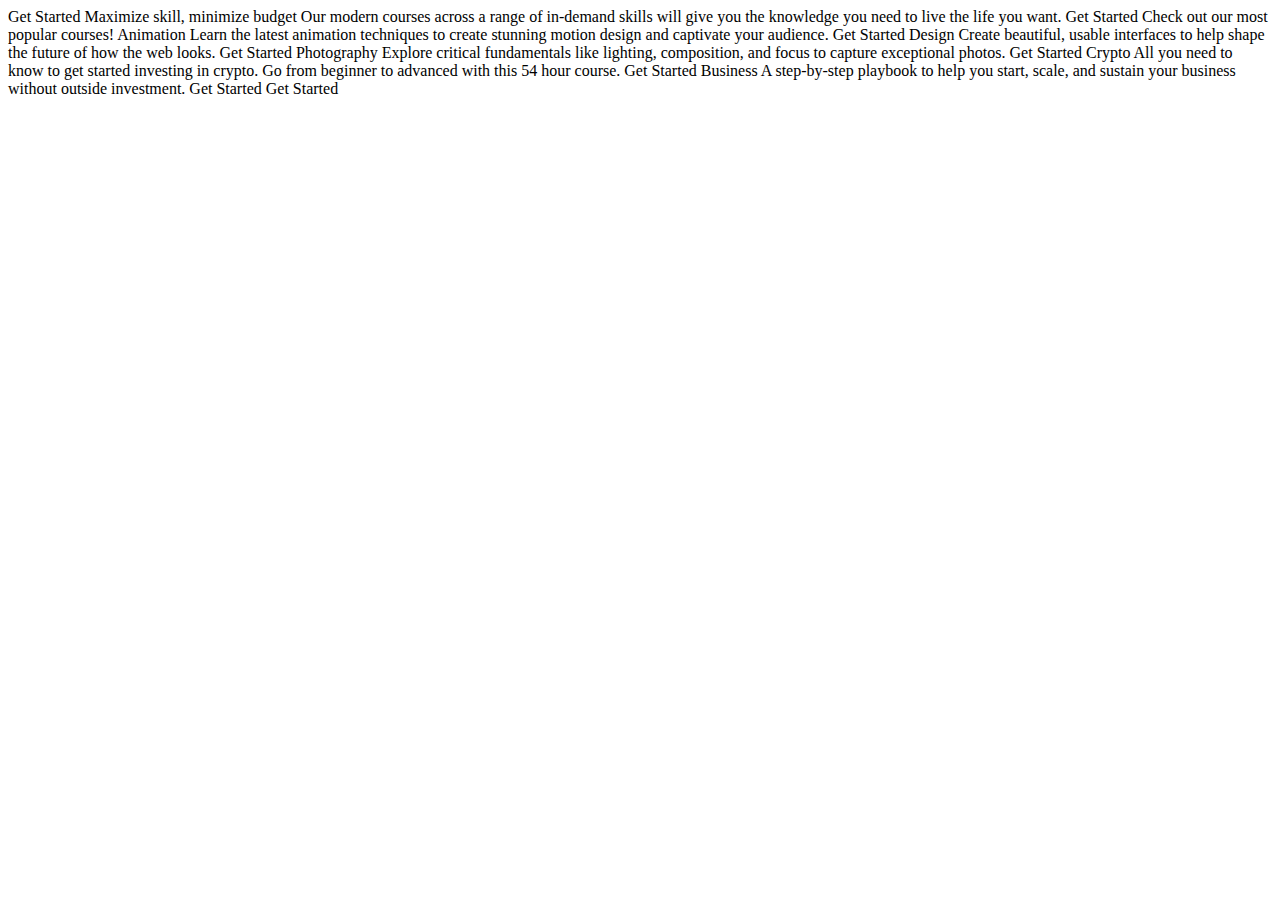
==== starter-code/index.html @ ac36a1a0 "first commit" ====
<!DOCTYPE html>
<html lang="en">
<head>
  <meta charset="UTF-8">
  <meta name="viewport" content="width=device-width, initial-scale=1.0">

  <link rel="icon" type="image/png" sizes="32x32" href="./assets/favicon-32x32.png">
  
  <title>Frontend Mentor | Skilled e-learning landing page</title>
</head>
<body>

  Get Started

  Maximize skill, minimize budget

  Our modern courses across a range of in-demand skills will give you the 
  knowledge you need to live the life you want.

  Get Started

  Check out our most popular courses!

  Animation
  Learn the latest animation techniques to create stunning motion 
  design and captivate your audience.
  Get Started

  Design
  Create beautiful, usable interfaces to help shape the future of 
  how the web looks.
  Get Started

  Photography
  Explore critical fundamentals like lighting, composition, and focus 
  to capture exceptional photos.
  Get Started

  Crypto
  All you need to know to get started investing in crypto. Go from beginner 
  to advanced with this 54 hour course.
  Get Started

  Business
  A step-by-step playbook to help you start, scale, and sustain your business 
  without outside investment.
  Get Started

  Get Started

</body>
</html>
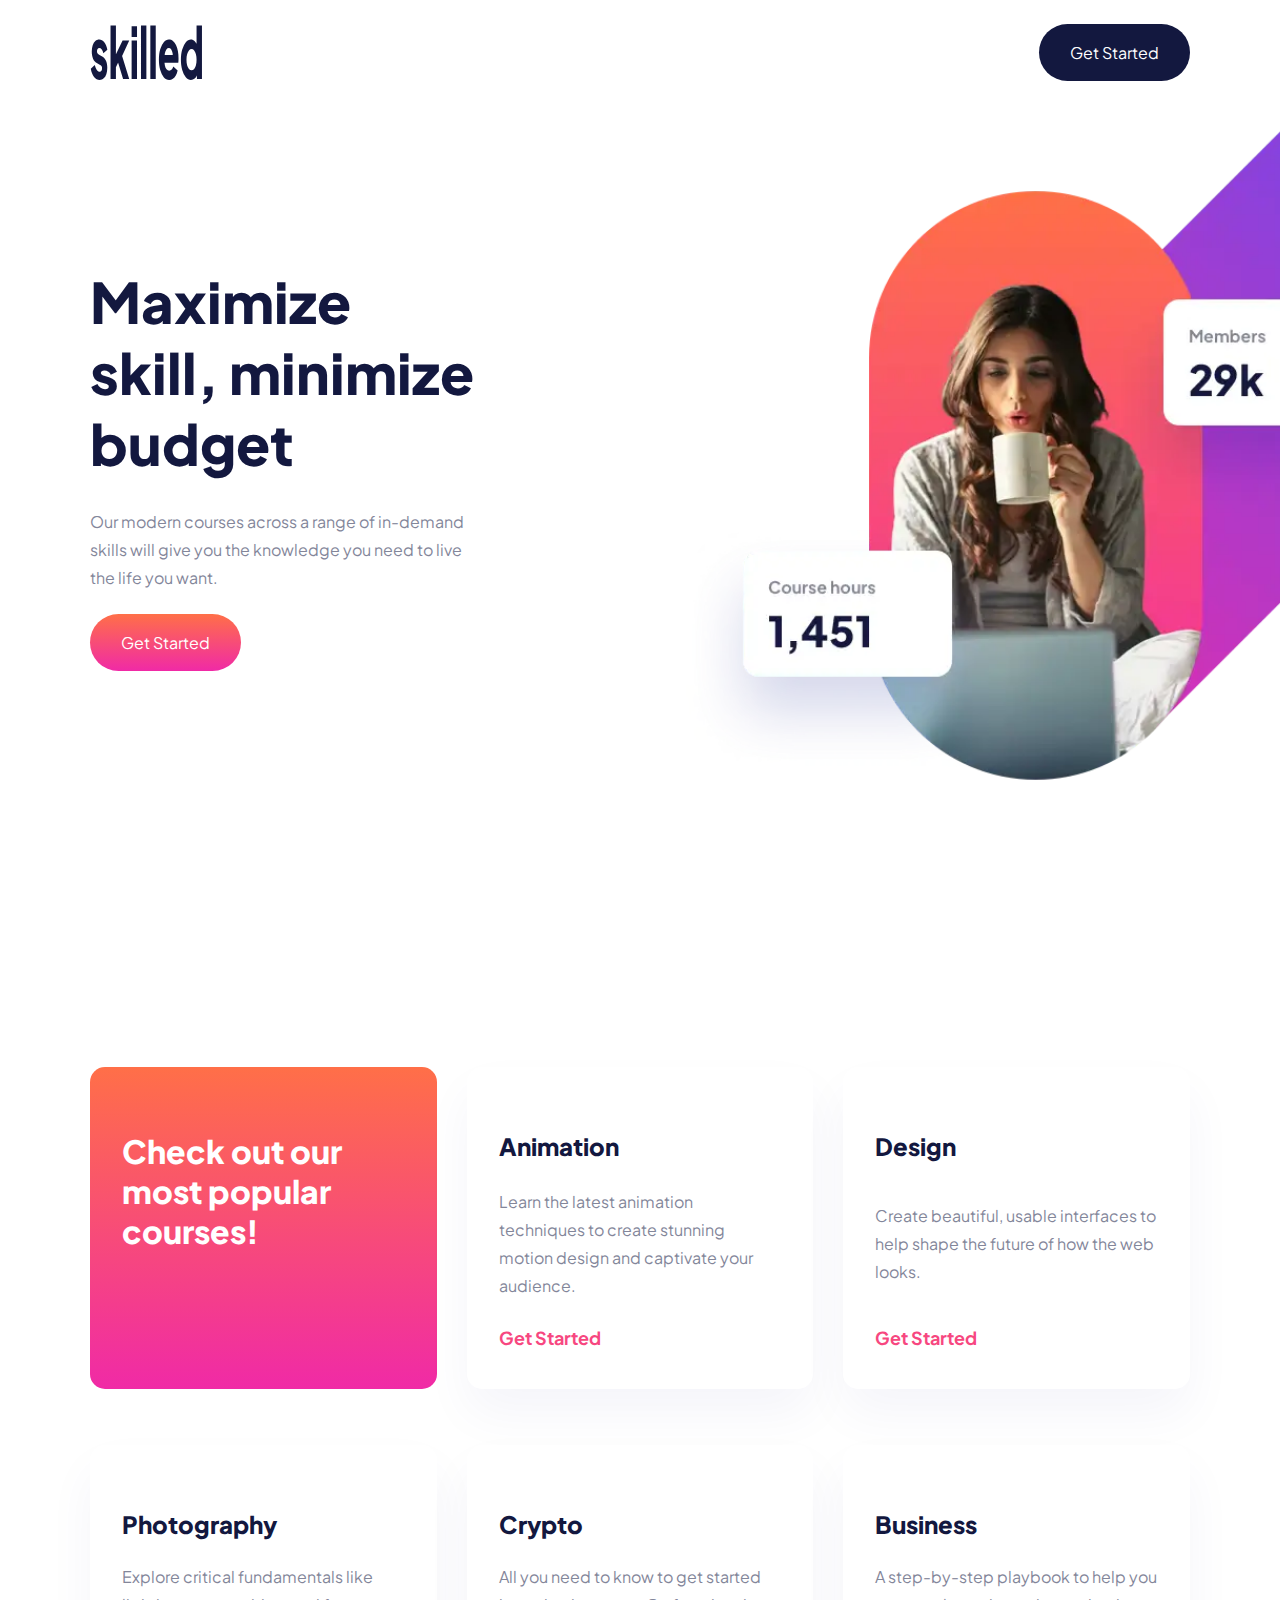
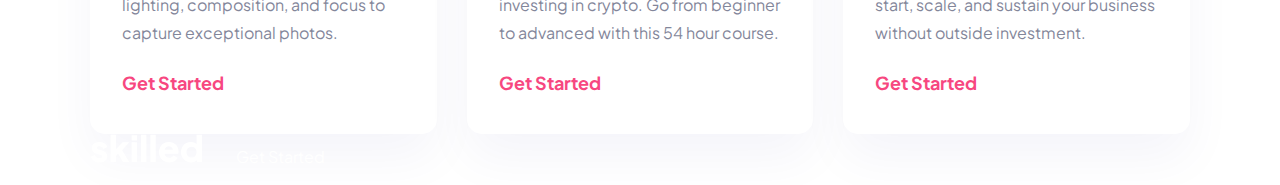
==== commit ee450949: "added header&main" ====
--- a/starter-code/index.html
+++ b/starter-code/index.html
@@ -1,52 +1,97 @@
 <!DOCTYPE html>
 <html lang="en">
-<head>
-  <meta charset="UTF-8">
-  <meta name="viewport" content="width=device-width, initial-scale=1.0">
+  <head>
+    <meta charset="UTF-8" />
+    <meta name="viewport" content="width=device-width, initial-scale=1.0" />
 
-  <link rel="icon" type="image/png" sizes="32x32" href="./assets/favicon-32x32.png">
-  
-  <title>Frontend Mentor | Skilled e-learning landing page</title>
-</head>
-<body>
+    <link
+      rel="icon"
+      type="image/png"
+      sizes="32x32"
+      href="./assets/favicon-32x32.png"
+    />
+    <link rel="stylesheet" href="/starter-code/css/style.css" />
 
-  Get Started
+    <title>Frontend Mentor | Skilled e-learning landing page</title>
+  </head>
+  <body>
+    <header>
+      <div class="container">
+        <nav class="nav__bar">
+          <img src="./assets/logo-dark.svg" alt="logo-dark" class="nav__logo" />
+          <a href="#" class="btn nav__btn">Get Started</a>
+        </nav>
+        <div class="hero">
+          <div class="hero__text">
+            <h1>Maximize skill, minimize budget</h1>
+            <p>
+              Our modern courses across a range of in-demand skills will give
+              you the knowledge you need to live the life you want.
+            </p>
+            <a href="#" class="btn hero__btn">Get Started</a>
+          </div>
+          <img
+            src="./assets/image-hero-desktop.webp"
+            alt="work and coffee"
+            class="hero__img"
+          />
+        </div>
+      </div>
+    </header>
 
-  Maximize skill, minimize budget
+    <main>
+      <div class="grid__container container">
+        <div class="card__sub">
+          <h2>Check out our most popular courses!</h2>
+        </div>
+        <div class="card">
+          <h3>Animation</h3>
+          <p>
+            Learn the latest animation techniques to create stunning motion
+            design and captivate your audience.
+          </p>
+          <a href="#">Get Started</a>
+        </div>
+        <div class="card">
+          <h3>Design</h3>
+          <p>
+            Create beautiful, usable interfaces to help shape the future of how
+            the web looks.
+          </p>
+          <a href="#">Get Started</a>
+        </div>
+        <div class="card">
+          <h3>Photography</h3>
+          <p>
+            Explore critical fundamentals like lighting, composition, and focus
+            to capture exceptional photos.
+          </p>
+          <a href="#">Get Started</a>
+        </div>
+        <div class="card">
+          <h3>Crypto</h3>
+          <p>
+            All you need to know to get started investing in crypto. Go from
+            beginner to advanced with this 54 hour course.
+          </p>
+          <a href="#">Get Started</a>
+        </div>
+        <div class="card">
+          <h3>Business</h3>
+          <p>
+            A step-by-step playbook to help you start, scale, and sustain your
+            business without outside investment.
+          </p>
+          <a href="#">Get Started</a>
+        </div>
+      </div>
+    </main>
 
-  Our modern courses across a range of in-demand skills will give you the 
-  knowledge you need to live the life you want.
-
-  Get Started
-
-  Check out our most popular courses!
-
-  Animation
-  Learn the latest animation techniques to create stunning motion 
-  design and captivate your audience.
-  Get Started
-
-  Design
-  Create beautiful, usable interfaces to help shape the future of 
-  how the web looks.
-  Get Started
-
-  Photography
-  Explore critical fundamentals like lighting, composition, and focus 
-  to capture exceptional photos.
-  Get Started
-
-  Crypto
-  All you need to know to get started investing in crypto. Go from beginner 
-  to advanced with this 54 hour course.
-  Get Started
-
-  Business
-  A step-by-step playbook to help you start, scale, and sustain your business 
-  without outside investment.
-  Get Started
-
-  Get Started
-
-</body>
-</html>+    <footer>
+      <div class="container">
+        <img src="./assets/logo-light.svg" alt="logo-dark" />
+        <a href="#" class="btn footer__btn">Get Started</a>
+      </div>
+    </footer>
+  </body>
+</html>
--- a/starter-code/css/style.css
+++ b/starter-code/css/style.css
@@ -0,0 +1,152 @@
+@import url("https://fonts.googleapis.com/css2?family=Plus+Jakarta+Sans:wght@500;700;800&display=swap");
+
+/* *****************************************VARIABLE */
+:root {
+  --primary: #ffffff;
+  --secondary: #13183f;
+  --neutral-1: #666ca3;
+  --neutral-2: #83869a;
+  --neutral-3: #f74780;
+  --neutral-4: #ffa7c3;
+  --gradient-1: linear-gradient(180deg, #ff6f48 0.04%, #f02aa6 100%);
+  --gradient-2: linear-gradient(180deg, #4851ff 0%, #f02aa6 99.92%);
+  --fs-400: 16px;
+  --fs-500: 18px;
+  --fs-600: 24px;
+  --fs-700: 32px;
+  --fs-800: 40px;
+  --fs-900: 56px;
+  --fw-500: 500;
+  --fw-700: 700;
+  --fw-800: 800;
+  --radius: 30px;
+}
+/* *****************************************RESET */
+* {
+  box-sizing: border-box;
+  margin: 0;
+  padding: 0;
+}
+/* *****************************************DESKTOP */
+body {
+  font-family: "Plus Jakarta Sans", sans-serif;
+  background-color: var(--primary);
+  overflow-x: hidden;
+  min-height: 100vh;
+}
+.container {
+  width: 1100px;
+  margin-inline: auto;
+}
+.nav__bar {
+  display: flex;
+  justify-content: space-between;
+  padding-top: 24px;
+  animation: slideright 1s ease-in-out;
+}
+@keyframes slideright {
+  from {
+    transform: translateX(-200px);
+    opacity: 0;
+  }
+  to {
+    transform: translateX(0);
+    opacity: 1;
+  }
+}
+.btn {
+  padding: 18px 31px;
+  border-radius: var(--radius);
+  color: var(--primary);
+  text-decoration: none;
+}
+.nav__btn {
+  background-color: var(--secondary);
+}
+.hero {
+  display: grid;
+  grid-template-columns: 1fr 1fr;
+  animation: slideleft 2s ease-in-out;
+}
+.hero__text {
+  padding: 185px 162px 0 0;
+}
+.hero__text h1 {
+  color: var(--secondary);
+  font-size: var(--fs-900);
+  font-weight: var(--fw-800);
+  line-height: 71px;
+  margin-bottom: 29px;
+}
+p {
+  color: var(--neutral-2);
+  font-size: var(--fs-500);
+  font-size: var(--fw-500);
+  line-height: 28px;
+}
+.hero__text p {
+  margin-bottom: 40px;
+}
+.hero__btn {
+  background: var(--gradient-1);
+  margin-bottom: 110px;
+}
+
+.hero__img {
+  position: relative;
+  top: -220px;
+  right: -46px;
+  width: 200%;
+}
+@keyframes slideleft {
+  from {
+    transform: translateX(200px);
+    opacity: 0;
+  }
+  to {
+    transform: translateX(0);
+    opacity: 1;
+  }
+}
+.grid__container {
+  display: grid;
+  grid-template-columns: repeat(3, 1fr);
+  gap: 56px 30px;
+}
+.card__sub {
+  background: var(--gradient-1);
+  color: var(--primary);
+  padding: 64px 32px 138px;
+  border-radius: 15px;
+}
+.card__sub h2 {
+  font-size: var(--fs-700);
+  font-weight: var(--fw-800);
+  line-height: 40px;
+}
+.card {
+  background-color: var(--primary);
+  box-shadow: 0px 25px 50px 0px #06168d0b;
+  padding: 64px 32px 40px;
+  border-radius: 15px;
+  display: flex;
+  flex-direction: column;
+  justify-content: space-between;
+}
+.card h3 {
+  color: var(--secondary);
+  font-size: var(--fs-600);
+  font-weight: var(--fw-800);
+}
+.card p {
+  margin-top: 24px;
+}
+.card a {
+  text-decoration: none;
+  color: var(--neutral-3);
+  font-size: var(--fs-500);
+  font-weight: var(--fw-700);
+  margin-top: 24px;
+}
+/* *****************************************TABLET */
+/* *****************************************MOBILE */
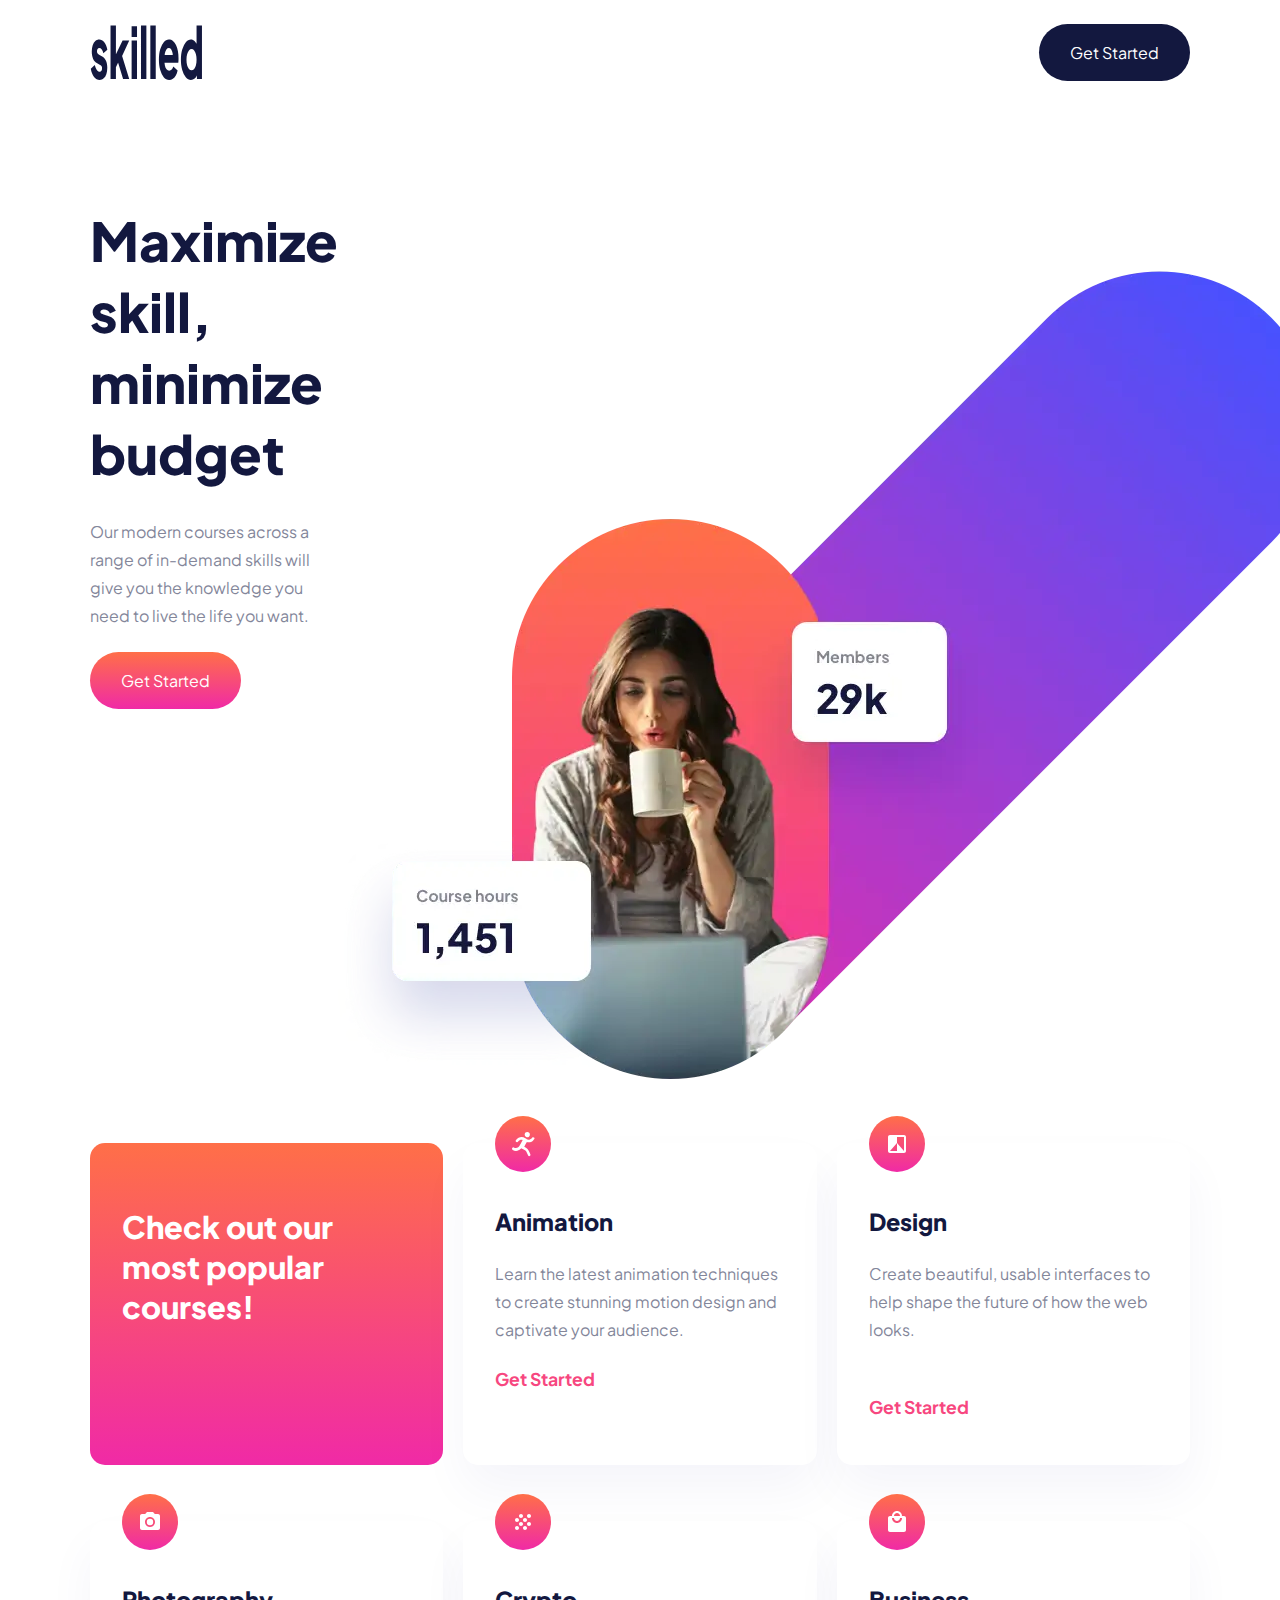
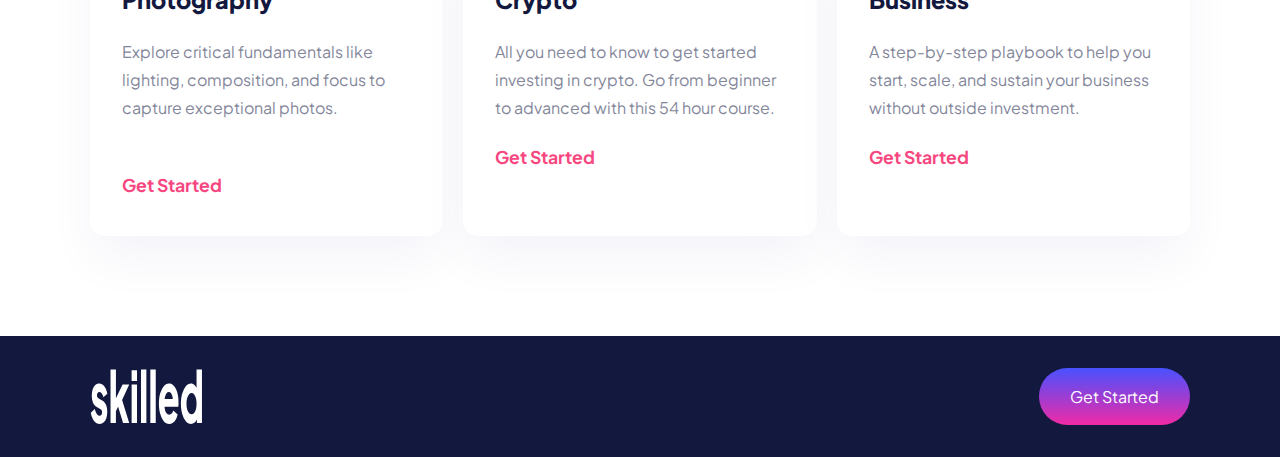
==== commit 36e61b26: "desktop" ====
--- a/starter-code/index.html
+++ b/starter-code/index.html
@@ -2,8 +2,11 @@
 <html lang="en">
   <head>
     <meta charset="UTF-8" />
-    <meta name="viewport" content="width=device-width, initial-scale=1.0" />
-
+    <meta http-equiv="X-UA-Compatible" content="IE=edge" />
+    <meta
+      name="viewport"
+      content="width=device-width, initial-scale=1.0, maximum-scale=1.0, minimum-scale=1.0, user-scalable=no"
+    />
     <link
       rel="icon"
       type="image/png"
@@ -11,7 +14,6 @@
       href="./assets/favicon-32x32.png"
     />
     <link rel="stylesheet" href="/starter-code/css/style.css" />
-
     <title>Frontend Mentor | Skilled e-learning landing page</title>
   </head>
   <body>
@@ -21,12 +23,16 @@
           <img src="./assets/logo-dark.svg" alt="logo-dark" class="nav__logo" />
           <a href="#" class="btn nav__btn">Get Started</a>
         </nav>
-        <div class="hero">
+      </div>
+    </header>
+    <main>
+      <div class="container">
+        <section class="hero__container">
           <div class="hero__text">
             <h1>Maximize skill, minimize budget</h1>
             <p>
-              Our modern courses across a range of in-demand skills will give
-              you the knowledge you need to live the life you want.
+              Our modern courses across a range of in-demand skills will give you
+              the knowledge you need to live the life you want.
             </p>
             <a href="#" class="btn hero__btn">Get Started</a>
           </div>
@@ -35,62 +41,68 @@
             alt="work and coffee"
             class="hero__img"
           />
-        </div>
       </div>
-    </header>
-
-    <main>
-      <div class="grid__container container">
-        <div class="card__sub">
-          <h2>Check out our most popular courses!</h2>
-        </div>
-        <div class="card">
-          <h3>Animation</h3>
-          <p>
-            Learn the latest animation techniques to create stunning motion
-            design and captivate your audience.
-          </p>
-          <a href="#">Get Started</a>
-        </div>
-        <div class="card">
-          <h3>Design</h3>
-          <p>
-            Create beautiful, usable interfaces to help shape the future of how
-            the web looks.
-          </p>
-          <a href="#">Get Started</a>
-        </div>
-        <div class="card">
-          <h3>Photography</h3>
-          <p>
-            Explore critical fundamentals like lighting, composition, and focus
-            to capture exceptional photos.
-          </p>
-          <a href="#">Get Started</a>
-        </div>
-        <div class="card">
-          <h3>Crypto</h3>
-          <p>
-            All you need to know to get started investing in crypto. Go from
-            beginner to advanced with this 54 hour course.
-          </p>
-          <a href="#">Get Started</a>
-        </div>
-        <div class="card">
-          <h3>Business</h3>
-          <p>
-            A step-by-step playbook to help you start, scale, and sustain your
-            business without outside investment.
-          </p>
-          <a href="#">Get Started</a>
-        </div>
+      </section>
+      <div class="container">
+        <section class="card__container">
+          <div class="card__sub">
+            <h2>Check out our most popular courses!</h2>
+          </div>
+          <div class="card">
+            <img src="./assets/icon-animation.svg" alt="icon" />
+            <h3>Animation</h3>
+            <p>
+              Learn the latest animation techniques to create stunning motion
+              design and captivate your audience.
+            </p>
+            <a href="#">Get Started</a>
+          </div>
+          <div class="card">
+            <img src="./assets/icon-design.svg" alt="icon" />
+            <h3>Design</h3>
+            <p>
+              Create beautiful, usable interfaces to help shape the future of how
+              the web looks.
+            </p>
+            <a href="#">Get Started</a>
+          </div>
+          <div class="card">
+            <img src="./assets/icon-photography.svg" alt="icon" />
+            <h3>Photography</h3>
+            <p>
+              Explore critical fundamentals like lighting, composition, and focus
+              to capture exceptional photos.
+            </p>
+            <a href="#">Get Started</a>
+          </div>
+          <div class="card">
+            <img src="./assets/icon-crypto.svg" alt="icon" />
+            <h3>Crypto</h3>
+            <p>
+              All you need to know to get started investing in crypto. Go from
+              beginner to advanced with this 54 hour course.
+            </p>
+            <a href="#">Get Started</a>
+          </div>
+          <div class="card">
+            <img src="./assets/icon-business.svg" alt="icon" />
+            <h3>Business</h3>
+            <p>
+              A step-by-step playbook to help you start, scale, and sustain your
+              business without outside investment.
+            </p>
+            <a href="#">Get Started</a>
+          </div>
+        </section>
       </div>
     </main>
 
     <footer>
       <div class="container">
-        <img src="./assets/logo-light.svg" alt="logo-dark" />
-        <a href="#" class="btn footer__btn">Get Started</a>
+        <div class="footer__flex">
+          <img src="./assets/logo-light.svg" alt="logo-dark" />
+          <a href="#" class="btn footer__btn">Get Started</a>
+        </div>
       </div>
     </footer>
   </body>
--- a/starter-code/css/style.css
+++ b/starter-code/css/style.css
@@ -10,12 +10,10 @@
   --neutral-4: #ffa7c3;
   --gradient-1: linear-gradient(180deg, #ff6f48 0.04%, #f02aa6 100%);
   --gradient-2: linear-gradient(180deg, #4851ff 0%, #f02aa6 99.92%);
-  --fs-400: 16px;
-  --fs-500: 18px;
-  --fs-600: 24px;
-  --fs-700: 32px;
-  --fs-800: 40px;
-  --fs-900: 56px;
+  --fs-500: clamp(1rem, calc(0.96rem + 0.18vw), 1.13rem);
+  --fs-600: clamp(1.25rem, calc(1.18rem + 0.36vw), 1.5rem);
+  --fs-700: clamp(1.5rem, calc(1.36rem + 0.71vw), 2rem);
+  --fs-900: clamp(2.5rem, calc(2.21rem + 1.43vw), 3.5rem);
   --fw-500: 500;
   --fw-700: 700;
   --fw-800: 800;
@@ -32,45 +30,39 @@
   font-family: "Plus Jakarta Sans", sans-serif;
   background-color: var(--primary);
   overflow-x: hidden;
-  min-height: 100vh;
 }
 .container {
-  width: 1100px;
+  width: min(90%, 1100px);
   margin-inline: auto;
+}
+/* *****************************************HEADER */
+header {
+  padding: 24px 0;
 }
 .nav__bar {
   display: flex;
   justify-content: space-between;
-  padding-top: 24px;
-  animation: slideright 1s ease-in-out;
 }
-@keyframes slideright {
-  from {
-    transform: translateX(-200px);
-    opacity: 0;
-  }
-  to {
-    transform: translateX(0);
-    opacity: 1;
-  }
-}
+
 .btn {
   padding: 18px 31px;
   border-radius: var(--radius);
   color: var(--primary);
   text-decoration: none;
+  transition: 0.2s ease-in-out;
+}
+.btn:hover {
+  opacity: 0.5;
 }
 .nav__btn {
   background-color: var(--secondary);
 }
-.hero {
-  display: grid;
-  grid-template-columns: 1fr 1fr;
-  animation: slideleft 2s ease-in-out;
+/* ***************************************** SECTION HERO */
+.hero__container {
+  display: flex;
+  padding: 100px 0 0;
 }
-.hero__text {
-  padding: 185px 162px 0 0;
-}
+
 .hero__text h1 {
   color: var(--secondary);
   font-size: var(--fs-900);
@@ -91,27 +83,16 @@
   background: var(--gradient-1);
   margin-bottom: 110px;
 }
+.hero__img {
+  width: 100%;
+}
 
-.hero__img {
-  position: relative;
-  top: -220px;
-  right: -46px;
-  width: 200%;
-}
-@keyframes slideleft {
-  from {
-    transform: translateX(200px);
-    opacity: 0;
-  }
-  to {
-    transform: translateX(0);
-    opacity: 1;
-  }
-}
-.grid__container {
+/* *****************************************SECTION CARD */
+.card__container {
   display: grid;
-  grid-template-columns: repeat(3, 1fr);
-  gap: 56px 30px;
+  grid-template-columns: repeat(auto-fit, minmax(330px, 1fr));
+  gap: 56px 20px;
+  padding-bottom: 100px;
 }
 .card__sub {
   background: var(--gradient-1);
@@ -129,24 +110,50 @@
   box-shadow: 0px 25px 50px 0px #06168d0b;
   padding: 64px 32px 40px;
   border-radius: 15px;
-  display: flex;
-  flex-direction: column;
-  justify-content: space-between;
+  position: relative;
 }
+.card img:first-child {
+  position: absolute;
+  top: -27px;
+}
+
 .card h3 {
   color: var(--secondary);
   font-size: var(--fs-600);
   font-weight: var(--fw-800);
+  margin-bottom: 24px;
 }
-.card p {
-  margin-top: 24px;
+.card__container .card:nth-child(2) > p,
+.card__container .card:nth-child(5) > p,
+.card__container .card:nth-child(6) > p {
+  margin-bottom: 24px;
 }
+.card__container .card:nth-child(3) > p,
+.card__container .card:nth-child(4) > p {
+  margin-bottom: 52px;
+}
+
 .card a {
   text-decoration: none;
   color: var(--neutral-3);
   font-size: var(--fs-500);
   font-weight: var(--fw-700);
-  margin-top: 24px;
+  transition: 0.2s ease-in-out;
 }
-/* *****************************************TABLET */
-/* *****************************************MOBILE */
+.card a:hover {
+  color: var(--neutral-4);
+}
+/* *****************************************FOOTER */
+footer {
+  background-color: var(--secondary);
+  padding-block: 32px;
+}
+.footer__flex {
+  display: flex;
+  justify-content: space-between;
+}
+.footer__btn {
+  background: var(--gradient-2);
+}
+
+/* *****************************************RESPONSIVE */
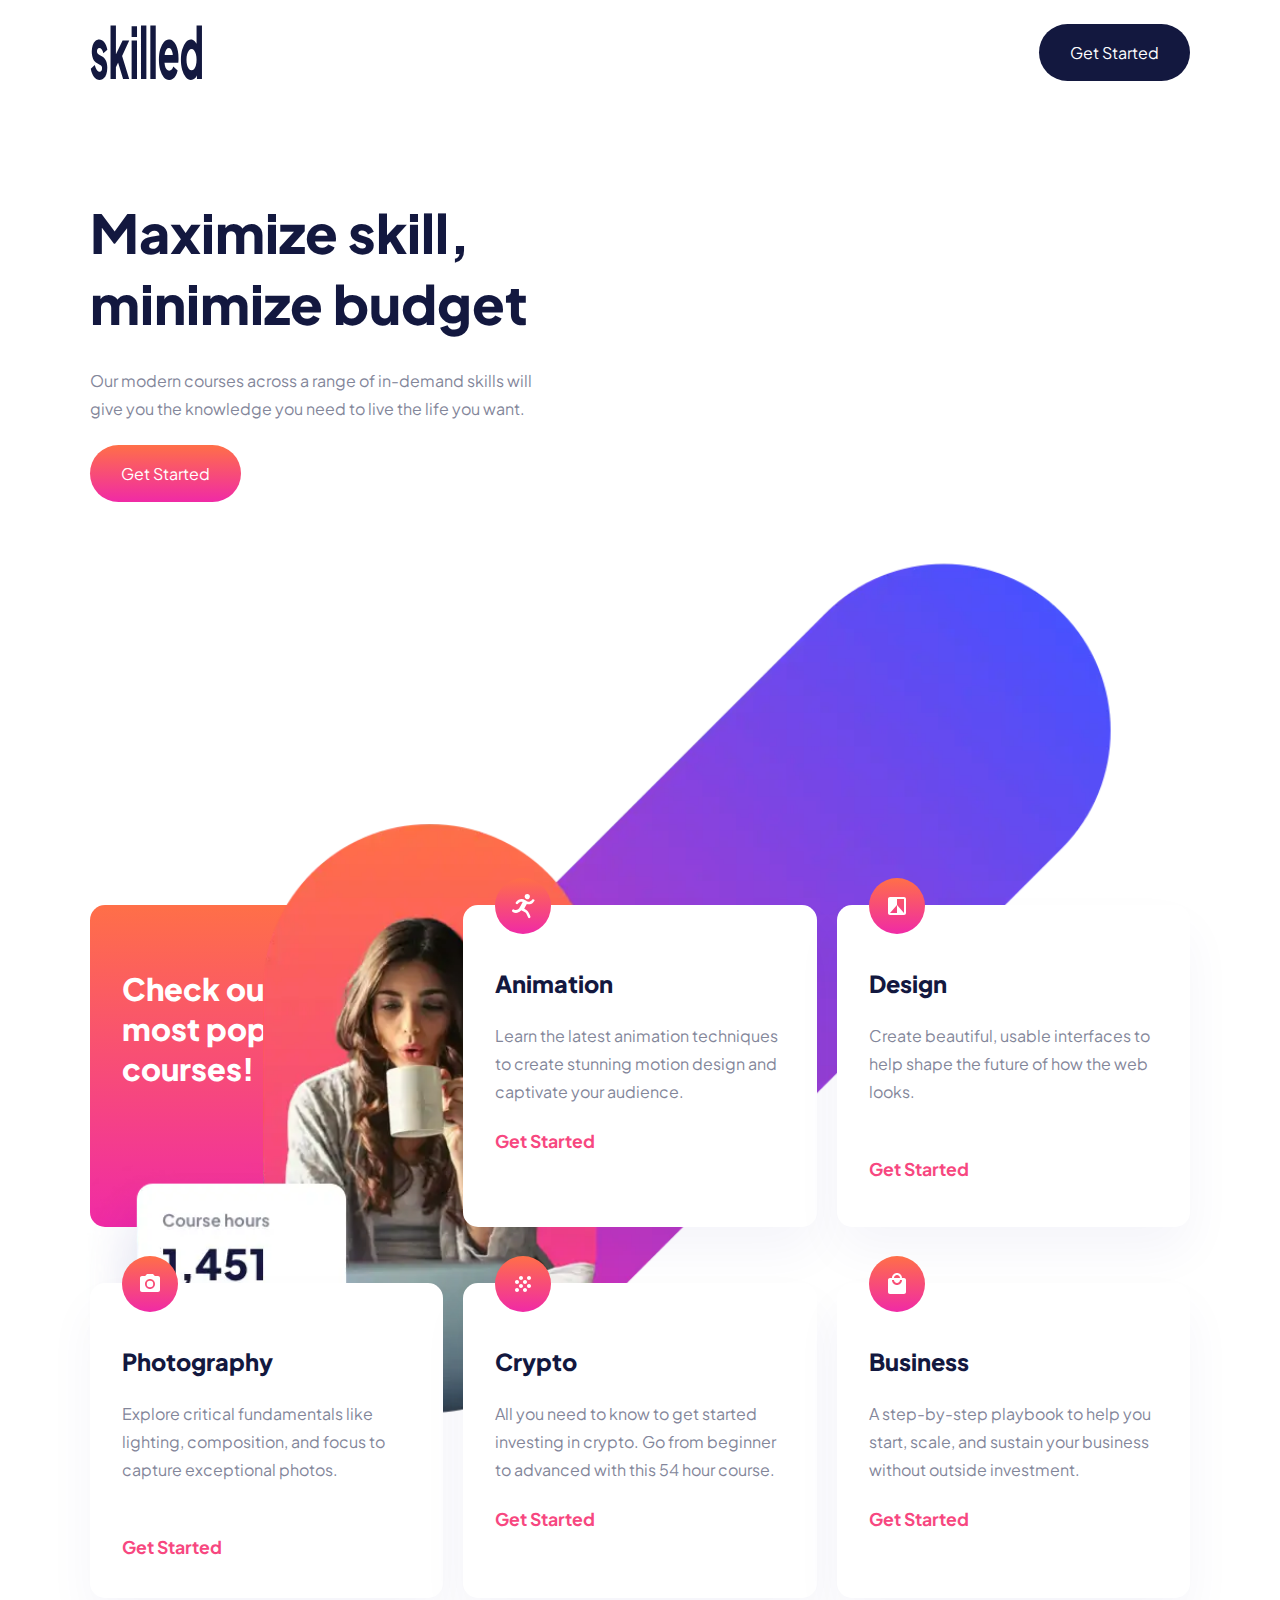
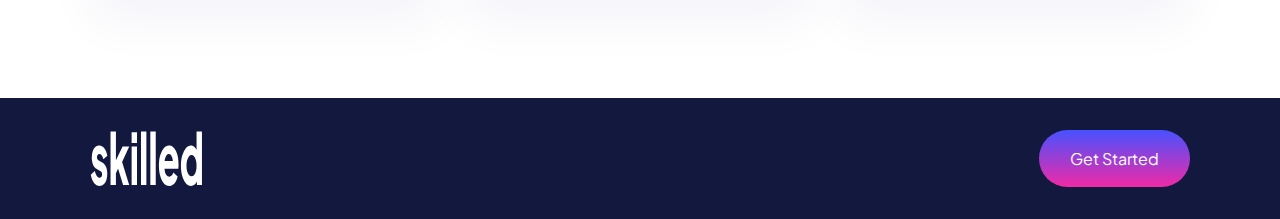
==== commit de24f19f: "img adapt" ====
--- a/starter-code/index.html
+++ b/starter-code/index.html
@@ -36,11 +36,9 @@
             </p>
             <a href="#" class="btn hero__btn">Get Started</a>
           </div>
-          <img
-            src="./assets/image-hero-desktop.webp"
-            alt="work and coffee"
-            class="hero__img"
-          />
+         <div>
+          <img src="./assets/image-hero-desktop.webp" alt="work and coffee" class="hero__img" srcset="./assets/image-hero-mobile.webp 435w, ./assets/image-hero-tablet.webp 768w, ./assets/image-hero-desktop.webp 1024w">
+        </div>
       </div>
       </section>
       <div class="container">
--- a/starter-code/css/style.css
+++ b/starter-code/css/style.css
@@ -59,16 +59,18 @@
 }
 /* ***************************************** SECTION HERO */
 .hero__container {
-  display: flex;
-  padding: 100px 0 0;
+  padding-top: clamp(2.81rem, calc(1.6rem + 5.16vw), 6.25rem);
+  height: 800px;
 }
-
+.hero__text {
+  width: 460px;
+}
 .hero__text h1 {
   color: var(--secondary);
   font-size: var(--fs-900);
   font-weight: var(--fw-800);
   line-height: 71px;
-  margin-bottom: 29px;
+  margin-bottom: clamp(1.56rem, calc(1.47rem + 0.38vw), 1.81rem);
 }
 p {
   color: var(--neutral-2);
@@ -83,7 +85,13 @@
   background: var(--gradient-1);
   margin-bottom: 110px;
 }
+.hero__container div:last-child {
+  position: relative;
+}
 .hero__img {
+  position: absolute;
+  top: 10px;
+  right: 10px;
   width: 100%;
 }
 
@@ -116,7 +124,6 @@
   position: absolute;
   top: -27px;
 }
-
 .card h3 {
   color: var(--secondary);
   font-size: var(--fs-600);
@@ -132,7 +139,6 @@
 .card__container .card:nth-child(4) > p {
   margin-bottom: 52px;
 }
-
 .card a {
   text-decoration: none;
   color: var(--neutral-3);
@@ -157,3 +163,5 @@
 }
 
 /* *****************************************RESPONSIVE */
+@media screen and (max-width: 1439px) {
+} ;
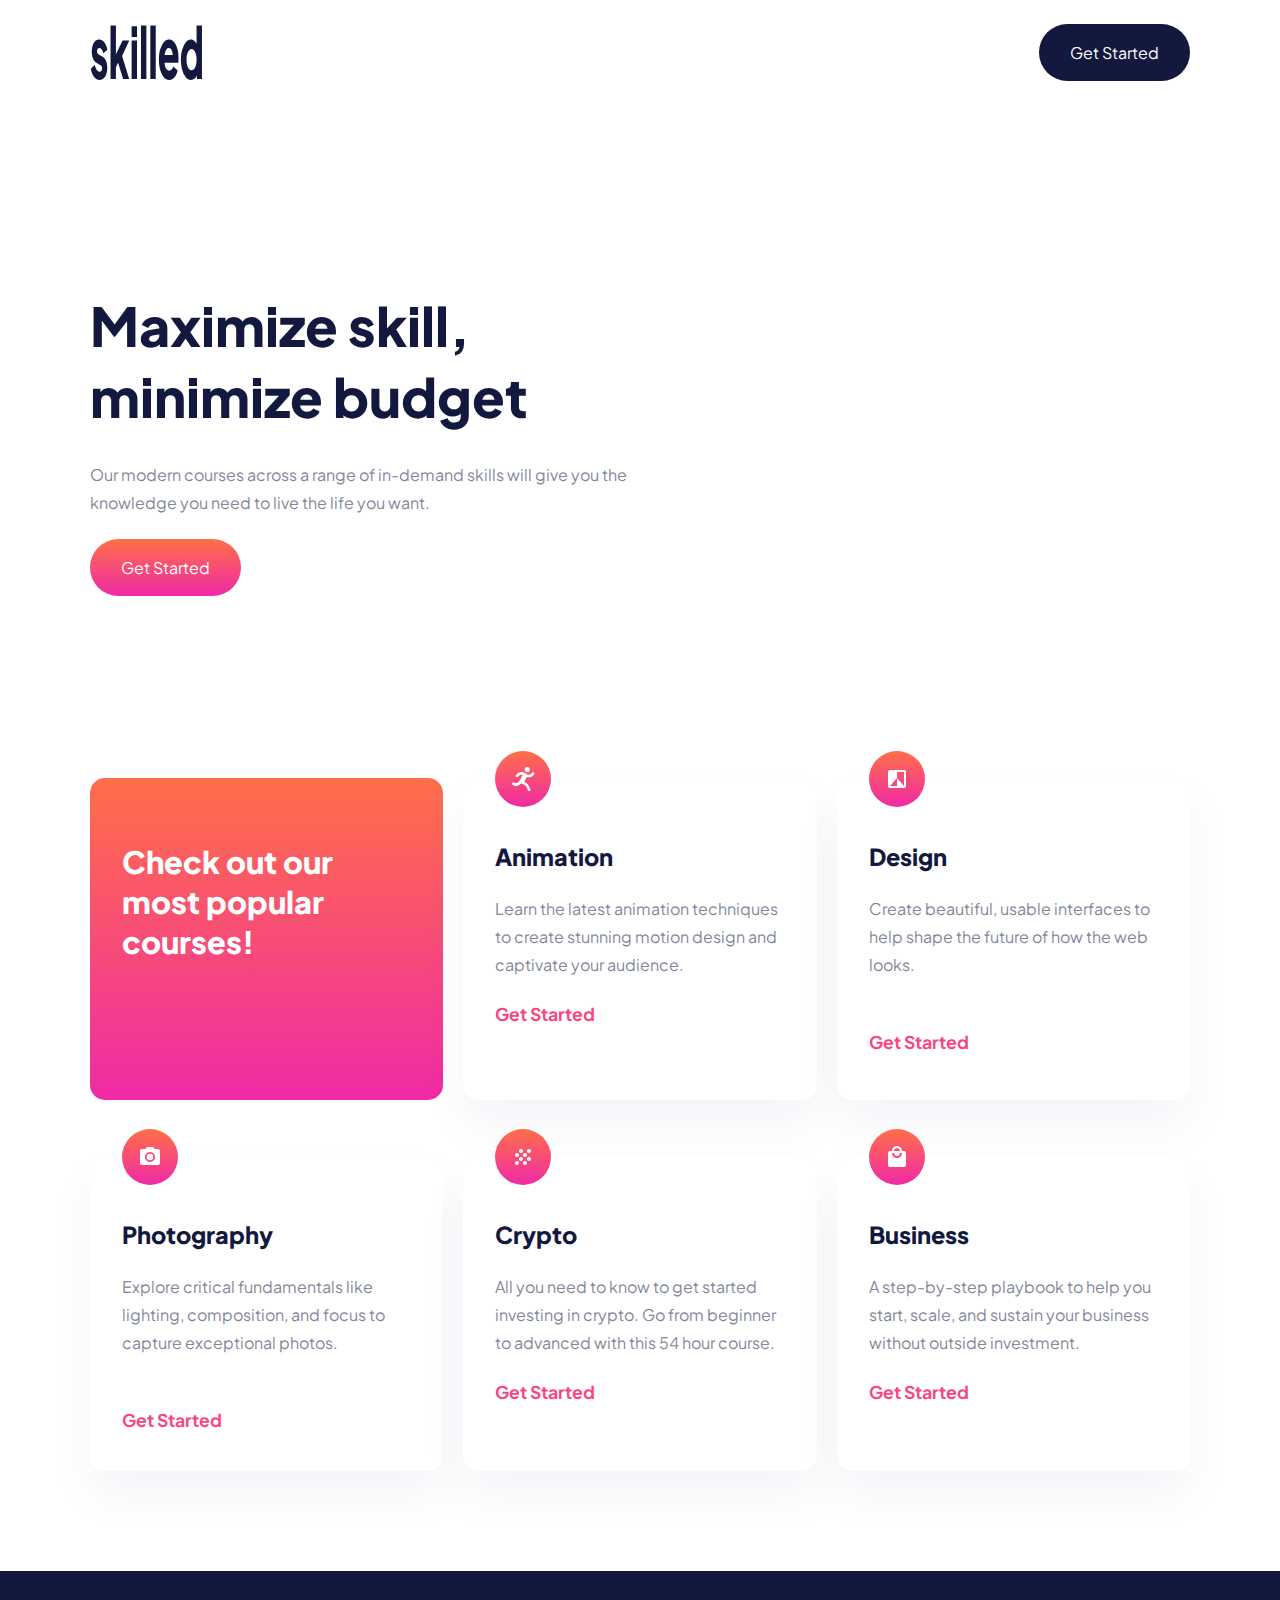
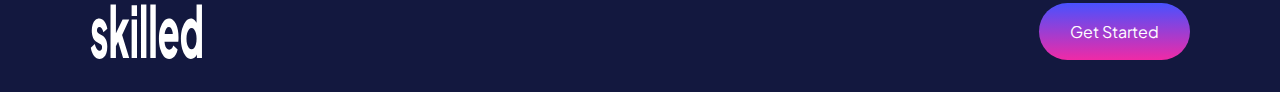
==== commit e0b15868: "img??" ====
--- a/starter-code/index.html
+++ b/starter-code/index.html
@@ -31,16 +31,14 @@
           <div class="hero__text">
             <h1>Maximize skill, minimize budget</h1>
             <p>
-              Our modern courses across a range of in-demand skills will give you
-              the knowledge you need to live the life you want.
+              Our modern courses across a range of in-demand skills will give
+              you the knowledge you need to live the life you want.
             </p>
             <a href="#" class="btn hero__btn">Get Started</a>
           </div>
-         <div>
-          <img src="./assets/image-hero-desktop.webp" alt="work and coffee" class="hero__img" srcset="./assets/image-hero-mobile.webp 435w, ./assets/image-hero-tablet.webp 768w, ./assets/image-hero-desktop.webp 1024w">
-        </div>
+          <!-- ?<div class="hero__img"></div> -->
+        </section>
       </div>
-      </section>
       <div class="container">
         <section class="card__container">
           <div class="card__sub">
@@ -59,8 +57,8 @@
             <img src="./assets/icon-design.svg" alt="icon" />
             <h3>Design</h3>
             <p>
-              Create beautiful, usable interfaces to help shape the future of how
-              the web looks.
+              Create beautiful, usable interfaces to help shape the future of
+              how the web looks.
             </p>
             <a href="#">Get Started</a>
           </div>
@@ -68,8 +66,8 @@
             <img src="./assets/icon-photography.svg" alt="icon" />
             <h3>Photography</h3>
             <p>
-              Explore critical fundamentals like lighting, composition, and focus
-              to capture exceptional photos.
+              Explore critical fundamentals like lighting, composition, and
+              focus to capture exceptional photos.
             </p>
             <a href="#">Get Started</a>
           </div>
--- a/starter-code/css/style.css
+++ b/starter-code/css/style.css
@@ -29,7 +29,6 @@
 body {
   font-family: "Plus Jakarta Sans", sans-serif;
   background-color: var(--primary);
-  overflow-x: hidden;
 }
 .container {
   width: min(90%, 1100px);
@@ -59,18 +58,16 @@
 }
 /* ***************************************** SECTION HERO */
 .hero__container {
-  padding-top: clamp(2.81rem, calc(1.6rem + 5.16vw), 6.25rem);
-  height: 800px;
-}
-.hero__text {
-  width: 460px;
+  padding: 185px 0 200px;
+  display: grid;
+  grid-template-columns: repeat(2, 1fr);
 }
 .hero__text h1 {
   color: var(--secondary);
   font-size: var(--fs-900);
   font-weight: var(--fw-800);
   line-height: 71px;
-  margin-bottom: clamp(1.56rem, calc(1.47rem + 0.38vw), 1.81rem);
+  padding-bottom: 29px;
 }
 p {
   color: var(--neutral-2);
@@ -79,20 +76,10 @@
   line-height: 28px;
 }
 .hero__text p {
-  margin-bottom: 40px;
+  padding-bottom: 40px;
 }
 .hero__btn {
   background: var(--gradient-1);
-  margin-bottom: 110px;
-}
-.hero__container div:last-child {
-  position: relative;
-}
-.hero__img {
-  position: absolute;
-  top: 10px;
-  right: 10px;
-  width: 100%;
 }
 
 /* *****************************************SECTION CARD */
@@ -163,5 +150,26 @@
 }
 
 /* *****************************************RESPONSIVE */
-@media screen and (max-width: 1439px) {
+@media screen and (max-width: 689px) {
+  .hero__text h1 {
+    line-height: 50px;
+    padding-bottom: 25px;
+  }
+
+  .hero__text p {
+    padding-bottom: 39px;
+  }
+}
+@media screen and (max-width: 375px) {
+  .hero__container {
+    grid-template-columns: 1fr;
+    text-align: center;
+  }
+  .hero__text h1 {
+    line-height: 50px;
+    padding-bottom: 25px;
+  }
+  .hero__text p {
+    padding-bottom: 39px;
+  }
 } ;
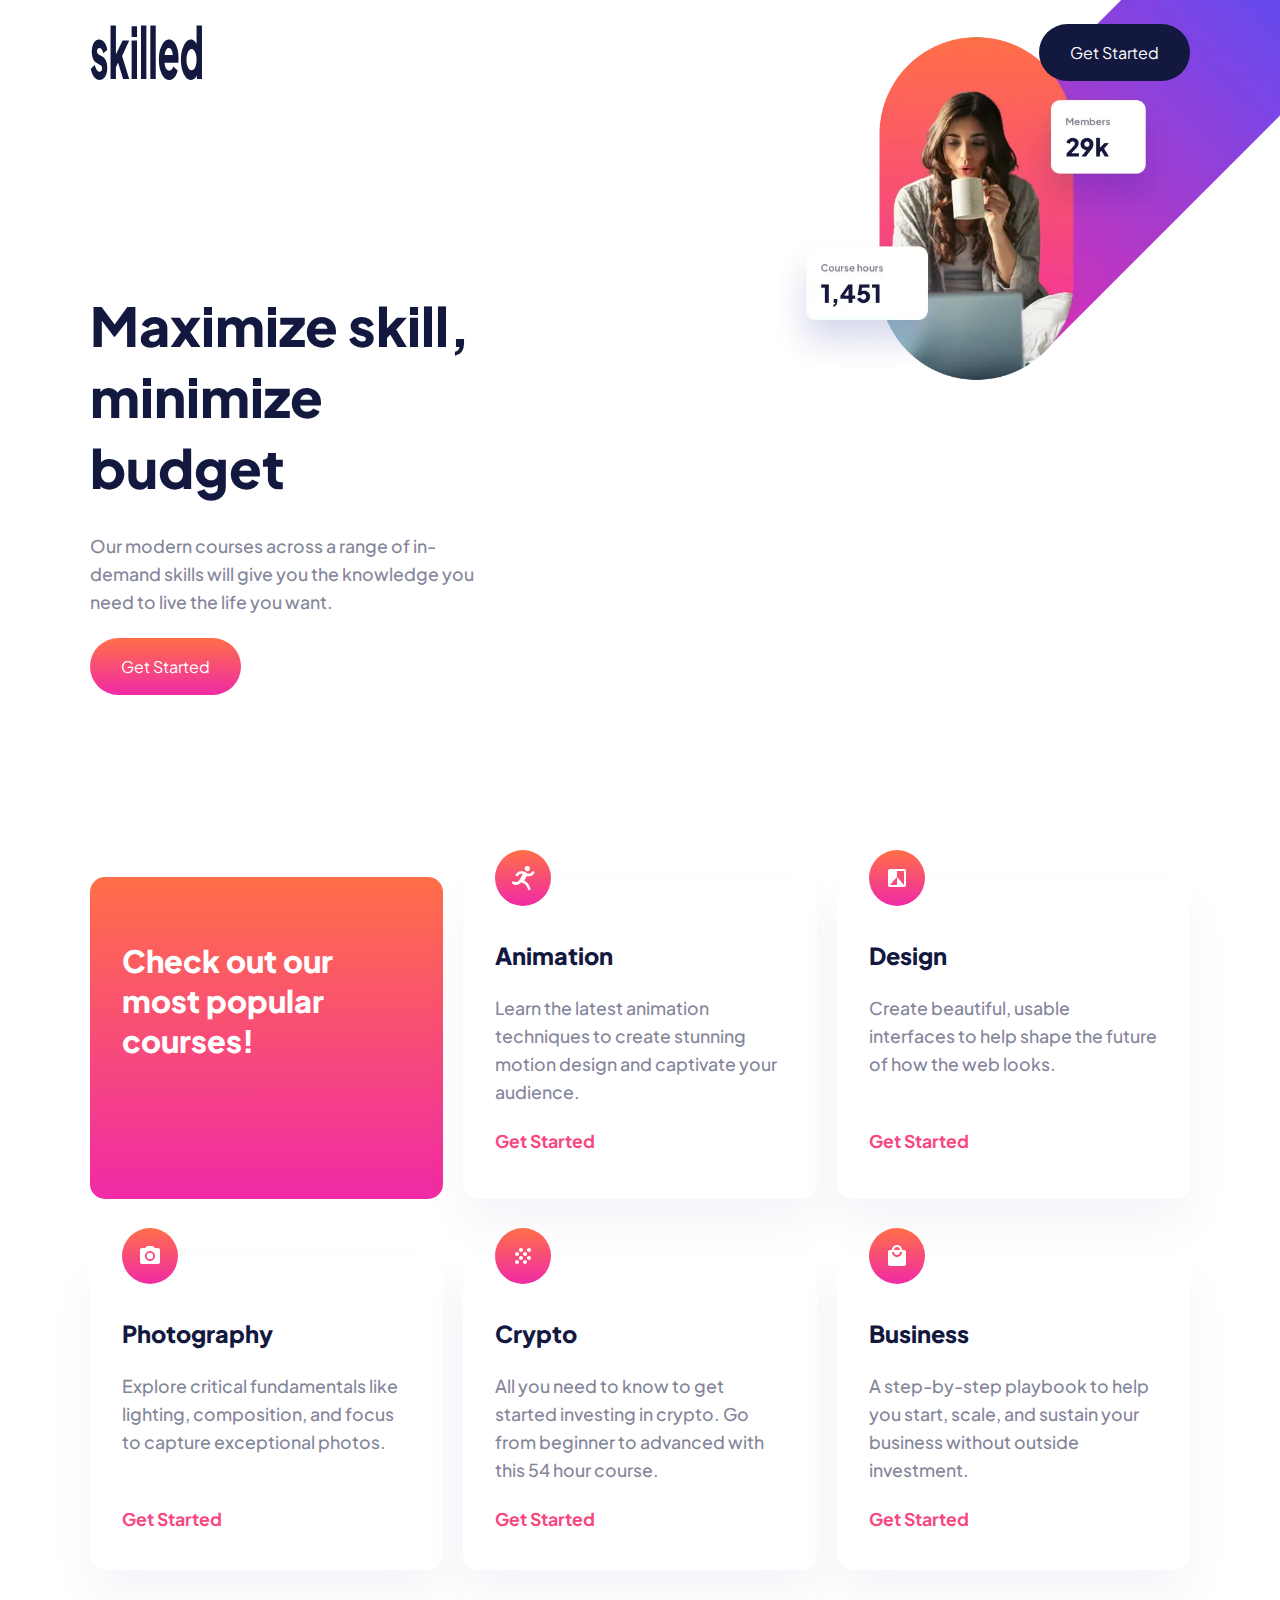
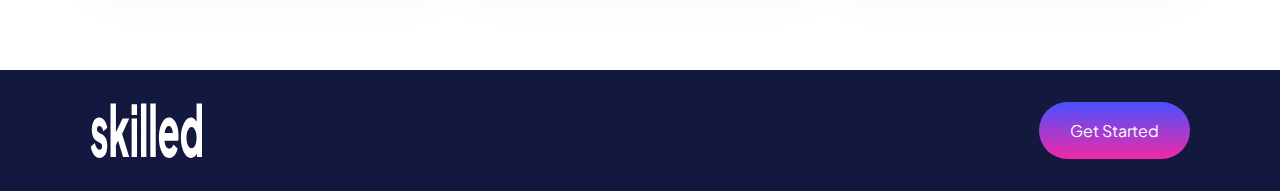
==== commit bfea32f4: "img?" ====
--- a/starter-code/index.html
+++ b/starter-code/index.html
@@ -36,7 +36,6 @@
             </p>
             <a href="#" class="btn hero__btn">Get Started</a>
           </div>
-          <!-- ?<div class="hero__img"></div> -->
         </section>
       </div>
       <div class="container">
--- a/starter-code/css/style.css
+++ b/starter-code/css/style.css
@@ -29,6 +29,10 @@
 body {
   font-family: "Plus Jakarta Sans", sans-serif;
   background-color: var(--primary);
+  background-image: url("../assets/image-hero-desktop.webp");
+  background-repeat: no-repeat;
+  background-position: right -133px top -155px;
+  background-size: contain;
 }
 .container {
   width: min(90%, 1100px);
@@ -58,9 +62,10 @@
 }
 /* ***************************************** SECTION HERO */
 .hero__container {
-  padding: 185px 0 200px;
-  display: grid;
-  grid-template-columns: repeat(2, 1fr);
+  margin: 185px 0 200px;
+}
+.hero__text {
+  width: 400px;
 }
 .hero__text h1 {
   color: var(--secondary);
@@ -72,7 +77,7 @@
 p {
   color: var(--neutral-2);
   font-size: var(--fs-500);
-  font-size: var(--fw-500);
+  font-weight: var(--fw-500);
   line-height: 28px;
 }
 .hero__text p {
@@ -150,6 +155,18 @@
 }
 
 /* *****************************************RESPONSIVE */
+@media screen and (max-width: 2560px) {
+  body {
+    background-position: right -133px top -155px;
+    background-size: 50%;
+  }
+}
+@media screen and (max-width: 1920px) {
+  body {
+    background-position: right -133px top -155px;
+    background-size: 50%;
+  }
+}
 @media screen and (max-width: 689px) {
   .hero__text h1 {
     line-height: 50px;
@@ -161,10 +178,6 @@
   }
 }
 @media screen and (max-width: 375px) {
-  .hero__container {
-    grid-template-columns: 1fr;
-    text-align: center;
-  }
   .hero__text h1 {
     line-height: 50px;
     padding-bottom: 25px;
